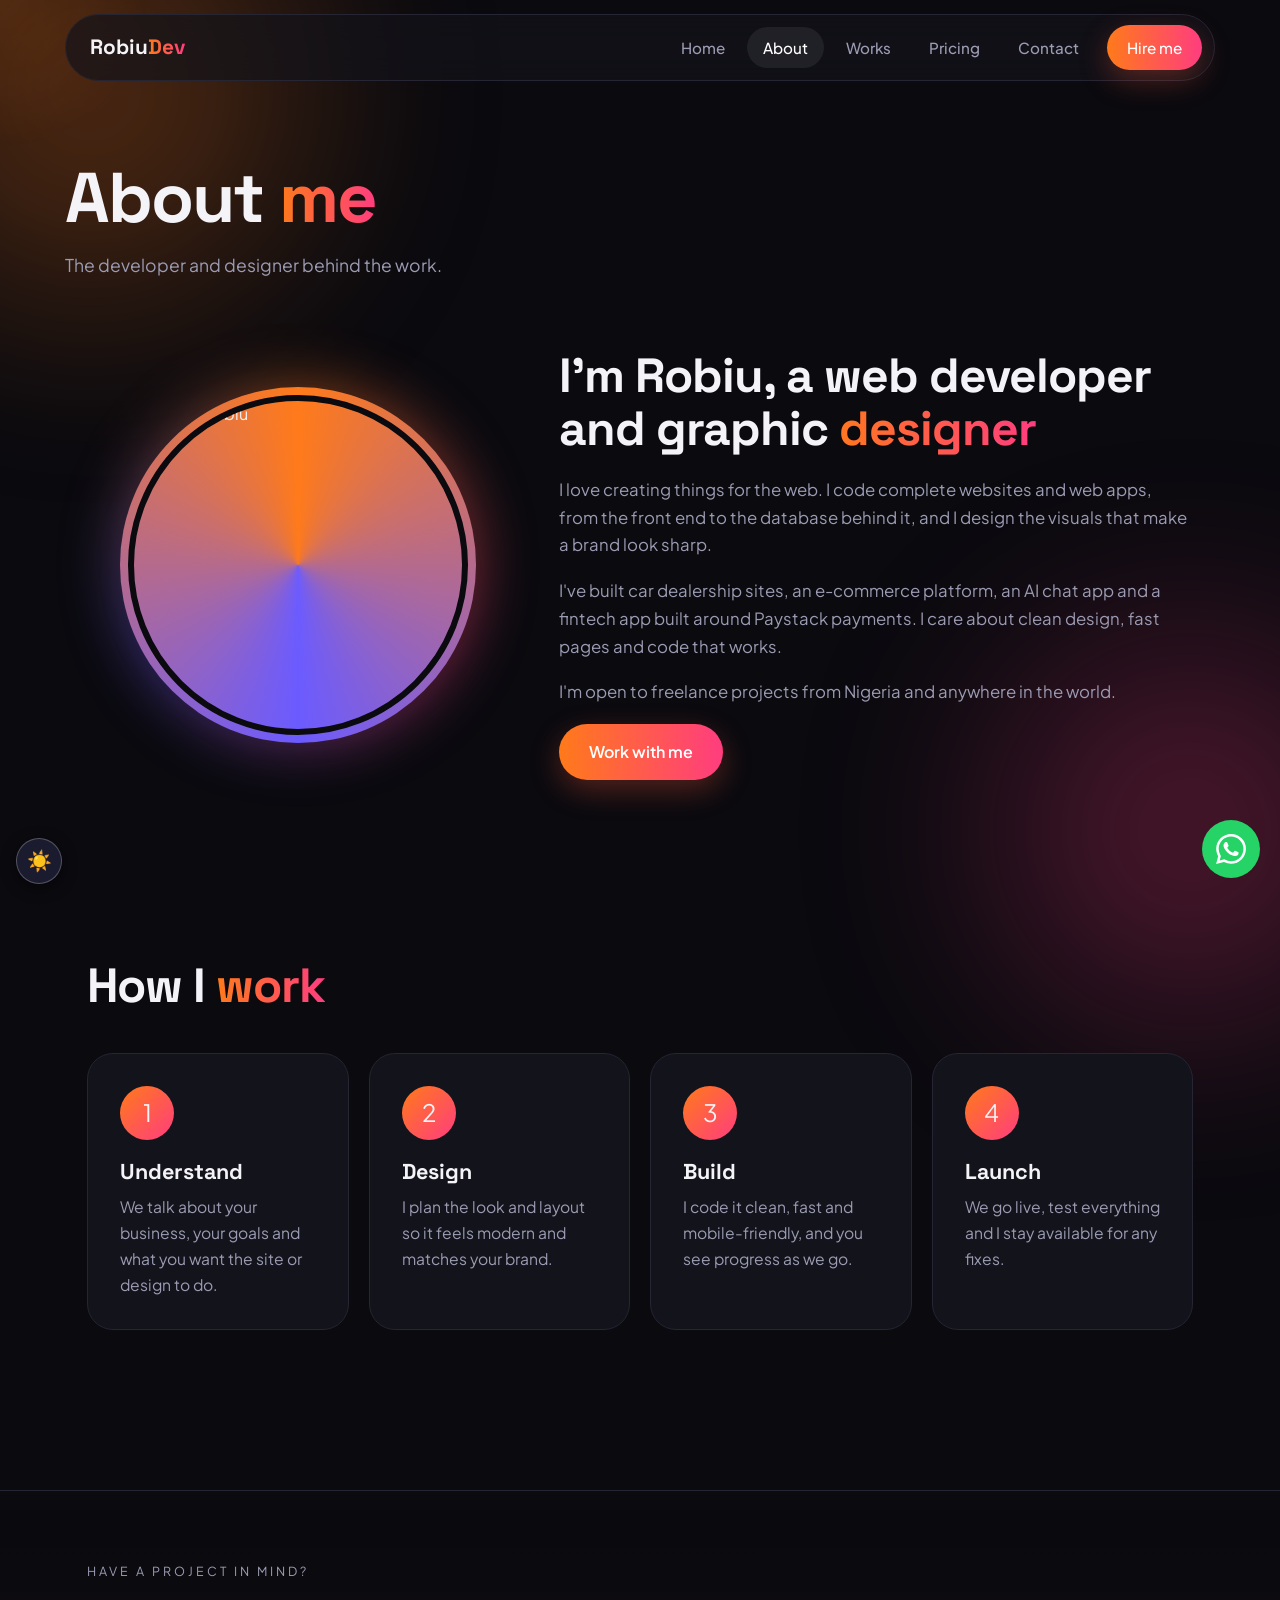
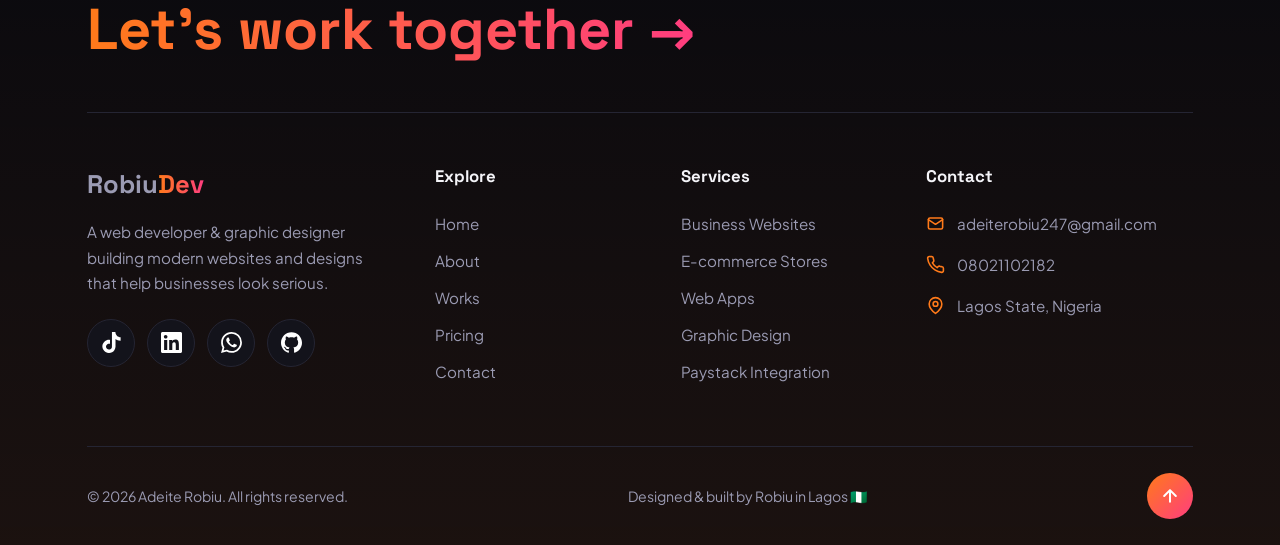
==== about.html @ 8e8da37a "Add files via upload" ====
<!DOCTYPE html>
<html lang="en">
<head>
<meta charset="UTF-8">
<meta name="viewport" content="width=device-width,initial-scale=1">
<title>About | Adeite Robiu</title>
<link rel="preconnect" href="https://fonts.googleapis.com">
<link href="https://fonts.googleapis.com/css2?family=Plus+Jakarta+Sans:wght@400;500;600&family=Space+Grotesk:wght@500;700&display=swap" rel="stylesheet">
<link rel="stylesheet" href="style.css">
</head>
<body>

<div class="page-head wrap">
  <h1>About <span class="grad">me</span></h1>
  <p>The developer and designer behind the work.</p>
</div>

<section style="padding-top:30px"><div class="wrap about">
  <div class="photo rv"><img src="./img/Snapchat-137060388-removebg-preview.png" alt="Adeite Robiu"></div>
  <div class="rv">
    <h2 class="sec-title" style="margin-bottom:20px">I'm Robiu, a web developer and graphic<span class="grad"> designer</span></h2>
    <p>I love creating things for the web. I code complete websites and web apps, from the front end to the database behind it, and I design the visuals that make a brand look sharp.</p>
    <p>I've built car dealership sites, an e-commerce platform, an AI chat app and a fintech app built around Paystack payments. I care about clean design, fast pages and code that works.</p>
    <p>I'm open to freelance projects from Nigeria and anywhere in the world.</p>
    <a href="contact.html" class="btn">Work with me</a>
  </div>
</div></section>

<section><div class="wrap">
  <h2 class="sec-title rv">How I <span class="grad">work</span></h2>
  <div class="grid">
    <div class="card rv"><div class="ico">1</div><h3>Understand</h3><p>We talk about your business, your goals and what you want the site or design to do.</p></div>
    <div class="card rv"><div class="ico">2</div><h3>Design</h3><p>I plan the look and layout so it feels modern and matches your brand.</p></div>
    <div class="card rv"><div class="ico">3</div><h3>Build</h3><p>I code it clean, fast and mobile-friendly, and you see progress as we go.</p></div>
    <div class="card rv"><div class="ico">4</div><h3>Launch</h3><p>We go live, test everything and I stay available for any fixes.</p></div>
  </div>
</div></section>

<script src="main.js"></script>
</body>
</html>
---- style.css ----
:root{--bg:#0a0a0f;--card:#13131b;--line:#252533;--txt:#f4f4f8;--mut:#9b9bb3;--a:#ff7a1a;--b:#ff3d7f}
*{margin:0;padding:0;box-sizing:border-box}
html{scroll-behavior:smooth}
body{background:var(--bg);color:var(--txt);font-family:'Plus Jakarta Sans',sans-serif;line-height:1.65;overflow-x:hidden}
a{color:inherit;text-decoration:none}
img{max-width:100%;display:block}
h1,h2,h3{font-family:'Space Grotesk',sans-serif;line-height:1.1}
.wrap{max-width:1150px;margin:auto;padding:0 22px}
.grad{background:linear-gradient(90deg,var(--a),var(--b));-webkit-background-clip:text;background-clip:text;color:transparent}
.blob{position:fixed;border-radius:50%;filter:blur(110px);opacity:.28;z-index:-1;animation:float 14s ease-in-out infinite}
.b1{width:420px;height:420px;background:var(--a);top:-120px;left:-120px}
.b2{width:380px;height:380px;background:var(--b);bottom:-120px;right:-100px;animation-delay:-6s}
@keyframes float{50%{transform:translate(60px,50px) scale(1.15)}}
#glow{position:fixed;width:300px;height:300px;border-radius:50%;background:radial-gradient(circle,rgba(255,122,26,.13),transparent 70%);pointer-events:none;transform:translate(-50%,-50%);z-index:-1}

header{position:fixed;top:14px;left:0;right:0;z-index:50;padding:0 14px}
.bar{max-width:1150px;margin:auto;padding:10px 12px 10px 24px;display:flex;align-items:center;justify-content:space-between;background:rgba(19,19,27,.7);backdrop-filter:blur(14px);-webkit-backdrop-filter:blur(14px);border:1px solid var(--line);border-radius:60px}
.logo{font-family:'Space Grotesk';font-weight:700;font-size:1.3rem}
.links{display:flex;align-items:center;gap:6px}
.links a{padding:8px 16px;border-radius:40px;color:var(--mut);font-weight:500;font-size:.95rem;transition:.3s}
.links a:hover,.links a.on{color:#fff;background:rgba(255,255,255,.07)}
.links a.btn{color:#fff;background:linear-gradient(90deg,var(--a),var(--b));padding:10px 20px;margin-left:6px}
.burger{display:none;background:none;border:0;width:42px;height:42px;cursor:pointer}
.burger span{display:block;width:22px;height:2px;background:#fff;margin:6px auto;transition:.3s}

.btn{display:inline-block;padding:15px 30px;border-radius:50px;font-weight:600;border:0;cursor:pointer;font-size:1rem;font-family:inherit;color:#fff;background:linear-gradient(90deg,var(--a),var(--b));transition:.3s;box-shadow:0 10px 30px rgba(255,90,60,.3)}
.btn:hover{transform:translateY(-3px);box-shadow:0 16px 40px rgba(255,90,60,.45)}
.btn.ghost{background:transparent;border:1px solid var(--line);box-shadow:none}
.btn.ghost:hover{border-color:var(--a)}

.hero{min-height:100vh;display:flex;align-items:center;padding:130px 0 60px}
.hero .wrap{display:grid;grid-template-columns:1.15fr .85fr;gap:50px;align-items:center}
.tag{display:inline-block;padding:7px 16px;border:1px solid var(--line);border-radius:40px;color:var(--mut);font-size:.88rem;margin-bottom:22px;background:var(--card)}
.tag i{display:inline-block;width:8px;height:8px;background:#38e07b;border-radius:50%;margin-right:8px;animation:pulse 1.6s infinite}
@keyframes pulse{50%{opacity:.3}}
.hero h1{font-size:clamp(2.6rem,6.5vw,5rem);letter-spacing:-2px;margin-bottom:20px}
.hero p{color:var(--mut);font-size:1.12rem;max-width:520px;margin-bottom:34px}
.typed{color:var(--a);font-weight:600}
.cta{display:flex;gap:14px;flex-wrap:wrap}
.photo{position:relative;width:min(380px,80vw);aspect-ratio:1;margin:auto}
.photo::before{content:"";position:absolute;inset:-8px;border-radius:50%;background:conic-gradient(var(--a),#6b5bff,var(--a));animation:spin 6s linear infinite}
.photo::after{content:"";position:absolute;inset:-8px;border-radius:50%;filter:blur(30px);opacity:.5;z-index:-1;background:conic-gradient(var(--a),var(--b),#6b5bff,var(--a));animation:spin 6s linear infinite}
.photo img{position:relative;z-index:2;width:100%;height:100%;object-fit:cover;object-position:50% 25%;border-radius:100%;border:6px solid var(--bg)}
@keyframes spin{to{transform:rotate(360deg)}}
.chip{position:absolute;z-index:3;background:rgba(19,19,27,.9);backdrop-filter:blur(10px);border:1px solid var(--line);padding:10px 16px;border-radius:40px;font-size:.85rem;font-weight:600;animation:bob 4s ease-in-out infinite}
.c1{top:6%;right:-6%}.c2{bottom:12%;left:-10%;animation-delay:-2s}
@keyframes bob{50%{transform:translateY(-12px)}}

.marquee{overflow:hidden;border-block:1px solid var(--line);padding:20px 0;background:rgba(255,255,255,.02)}
.track{display:flex;gap:50px;width:max-content;animation:scroll 25s linear infinite}
.track span{font-family:'Space Grotesk';font-size:1.6rem;font-weight:600;color:var(--mut);white-space:nowrap}
.track span:nth-child(even){color:var(--a)}
@keyframes scroll{to{transform:translateX(-50%)}}

section{padding:90px 0}
.page-head{padding:160px 0 40px}
.page-head h1{font-size:clamp(2.4rem,6vw,4.4rem);letter-spacing:-2px;margin-bottom:14px}
.page-head p{color:var(--mut);max-width:560px;font-size:1.1rem}
.sec-title{font-size:clamp(1.9rem,4vw,3rem);letter-spacing:-1px;margin-bottom:40px}
.stats{display:grid;grid-template-columns:repeat(3,1fr);gap:18px}
.stat{background:var(--card);border:1px solid var(--line);border-radius:24px;padding:30px;text-align:center}
.stat b{font-family:'Space Grotesk';font-size:3rem;display:block}
.stat span{color:var(--mut)}
.grid{display:grid;grid-template-columns:repeat(auto-fit,minmax(260px,1fr));gap:20px}
.card{background:var(--card);border:1px solid var(--line);border-radius:26px;padding:32px;transition:border .3s,transform .2s;position:relative;overflow:hidden}
.card:hover{border-color:var(--a)}
.card .ico{width:54px;height:54px;border-radius:50%;display:grid;place-items:center;font-size:1.5rem;background:linear-gradient(135deg,var(--a),var(--b));margin-bottom:20px}
.card h3{font-size:1.35rem;margin-bottom:10px}
.card p{color:var(--mut);font-size:.98rem}
.work{padding:36px}
.work .num{font-family:'Space Grotesk';font-size:3.4rem;font-weight:700;color:transparent;-webkit-text-stroke:1px var(--line);margin-bottom:10px;transition:.3s}
.work:hover .num{-webkit-text-stroke-color:var(--a)}
.tags{display:flex;flex-wrap:wrap;gap:8px;margin-top:20px}
.tags span,.pill{padding:6px 14px;border-radius:40px;border:1px solid var(--line);font-size:.82rem;color:var(--mut)}
.pills{display:flex;flex-wrap:wrap;gap:10px}
.pill{font-size:.95rem;padding:10px 20px;background:var(--card)}
.about{display:grid;grid-template-columns:.8fr 1.2fr;gap:50px;align-items:center}
.about .photo{width:min(340px,80vw)}
.about p{color:var(--mut);margin-bottom:18px;font-size:1.05rem}
.cta-box{text-align:center;background:linear-gradient(135deg,rgba(255,122,26,.15),rgba(255,61,127,.15));border:1px solid var(--line);border-radius:36px;padding:70px 24px}
.cta-box h2{font-size:clamp(2rem,4.5vw,3.4rem);margin-bottom:16px;letter-spacing:-1px}
.cta-box p{color:var(--mut);margin-bottom:30px}

.contact{display:grid;grid-template-columns:.8fr 1.2fr;gap:30px}
.info a,.info div{display:flex;gap:16px;align-items:center;padding:20px;background:var(--card);border:1px solid var(--line);border-radius:22px;margin-bottom:14px;transition:.3s}
.info a:hover{border-color:var(--a);transform:translateX(6px)}
.info .ico{width:48px;height:48px;flex:none;border-radius:50%;display:grid;place-items:center;background:linear-gradient(135deg,var(--a),var(--b))}
.info small{color:var(--mut);display:block}
form{background:var(--card);border:1px solid var(--line);border-radius:28px;padding:34px}
form label{display:block;font-size:.88rem;color:var(--mut);margin:0 0 6px 4px}
form input,form textarea{width:100%;background:var(--bg);border:1px solid var(--line);border-radius:18px;padding:15px 18px;color:#fff;font:inherit;margin-bottom:18px;outline:0;transition:.3s}
form input:focus,form textarea:focus{border-color:var(--a)}
form textarea{min-height:150px;resize:vertical}
#status{margin-top:16px;font-weight:500}
.ok{color:#38e07b}.err{color:#ff5a6a}
footer.mf{margin-top:70px;padding:70px 0 0;border-top:1px solid var(--line);background:linear-gradient(180deg,transparent,rgba(255,122,26,.07));color:var(--mut);font-size:.95rem}
.mf-in{max-width:1150px;margin:auto;padding:0 22px}
.mf-big{padding-bottom:50px;margin-bottom:50px;border-bottom:1px solid var(--line)}
.mf-big small{display:block;margin-bottom:14px;letter-spacing:3px;text-transform:uppercase;font-size:.78rem}
.mf-big a{display:inline-block;font-family:'Space Grotesk',sans-serif;font-size:clamp(1.4rem,5.2vw,3.6rem);font-weight:700;line-height:1.15;word-break:break-word;transition:.3s}
.mf-big a:hover{transform:translateX(10px)}
.mf-grid{display:grid;grid-template-columns:1.5fr 1fr 1fr 1.3fr;gap:40px}
.mf-grid h4{font-family:'Space Grotesk',sans-serif;color:var(--txt);font-size:1.05rem;margin-bottom:20px}
.mf-brand .logo{font-size:1.6rem;display:inline-block;margin-bottom:14px}
.mf-brand p{max-width:320px}
.mf-grid ul{list-style:none}
.mf-grid li{margin-bottom:12px}
.mf-grid li a{display:inline-block;transition:.3s}
.mf-grid li a:hover{color:var(--a);transform:translateX(6px)}
.mf-soc{display:flex;flex-wrap:wrap;gap:12px;margin-top:24px}
.mf-soc a{width:48px;height:48px;border-radius:50%;display:grid;place-items:center;border:1px solid var(--line);background:var(--card);color:#fff;transition:.3s}
.mf-soc a svg{width:21px;height:21px;fill:currentColor}
.mf-soc a:hover{background:linear-gradient(135deg,var(--a),var(--b));border-color:transparent;transform:translateY(-6px);box-shadow:0 12px 28px rgba(255,90,60,.4)}
.mf-ct a,.mf-ct div{display:flex;gap:12px;align-items:flex-start;margin-bottom:16px;transition:.3s}
.mf-ct a:hover{color:var(--a)}
.mf-ct svg{width:19px;height:19px;flex:none;margin-top:3px;fill:none;stroke:var(--a);stroke-width:2;stroke-linecap:round;stroke-linejoin:round}
.mf-bot{display:flex;justify-content:space-between;align-items:center;flex-wrap:wrap;gap:16px;margin-top:50px;padding:26px 0;border-top:1px solid var(--line);font-size:.88rem}
.mf-top{width:46px;height:46px;border:0;border-radius:50%;cursor:pointer;display:grid;place-items:center;color:#fff;background:linear-gradient(135deg,var(--a),var(--b));transition:.3s}
.mf-top svg{width:20px;height:20px;fill:none;stroke:#fff;stroke-width:2.4;stroke-linecap:round;stroke-linejoin:round}
.mf-top:hover{transform:translateY(-5px)}
@media(max-width:900px){.mf-grid{grid-template-columns:1fr 1fr}}
@media(max-width:560px){.mf-grid{grid-template-columns:1fr}.mf-bot{justify-content:center;text-align:center}}

@media(max-width:820px){
.hero .wrap,.about,.contact{grid-template-columns:1fr}
.hero{text-align:center}.hero p{margin-inline:auto}.cta{justify-content:center}
.hero .photo{order:-1;width:min(260px,70vw)}
.about{text-align:center}
.stats{grid-template-columns:1fr}
.burger{display:block}
.links{position:absolute;top:68px;left:14px;right:14px;flex-direction:column;background:rgba(19,19,27,.97);border:1px solid var(--line);border-radius:26px;padding:16px;display:none}
.links.open{display:flex}
.links a{width:100%;text-align:center}
.c1{right:-2%}.c2{left:-2%}
}
/* ===== BURGER -> X WHEN MENU IS OPEN ===== */
.burger span{transition:transform .3s,opacity .3s}
.bar:has(.links.open) .burger span:nth-child(1){transform:translateY(4px) rotate(45deg)}
.bar:has(.links.open) .burger span:nth-child(2){transform:translateY(-4px) rotate(-45deg)}
#prog{position:fixed;top:0;left:0;height:3px;width:0;z-index:100;background:linear-gradient(90deg,var(--a),var(--b))}
.wa-fab{position:fixed;right:20px;bottom:22px;width:58px;height:58px;border-radius:50%;background:#25d366;display:grid;place-items:center;z-index:60;transition:transform .3s;animation:fabpulse 2.4s infinite}
.wa-fab svg{width:30px;height:30px;fill:#fff}
.wa-fab:hover{transform:scale(1.12)}
@keyframes fabpulse{0%{box-shadow:0 0 0 0 rgba(37,211,102,.55)}70%{box-shadow:0 0 0 18px rgba(37,211,102,0)}100%{box-shadow:0 0 0 0 rgba(37,211,102,0)}}

/* ===== SKILL BARS ===== */
.skills{display:grid;grid-template-columns:repeat(auto-fit,minmax(300px,1fr));gap:26px 44px}
.sk-top{display:flex;justify-content:space-between;margin-bottom:10px;font-weight:600}
.sk-top b{color:var(--a);font-family:'Space Grotesk',sans-serif}
.sk-bar{height:12px;border-radius:20px;background:var(--card);border:1px solid var(--line);overflow:hidden}
.sk-bar i{display:block;height:100%;width:0;border-radius:20px;background:linear-gradient(90deg,var(--a),var(--b));transition:width 1.2s cubic-bezier(.2,.8,.2,1)}

/* ===== FAQ + FORM NOTE ===== */
.faq details{background:var(--card);border:1px solid var(--line);border-radius:20px;padding:20px 24px;margin-bottom:12px;transition:.3s}
.faq details[open]{border-color:var(--a)}
.faq summary{cursor:pointer;font-weight:600;list-style:none;display:flex;justify-content:space-between;gap:16px}
.faq summary::-webkit-details-marker{display:none}
.faq summary::after{content:"+";color:var(--a);font-size:1.4rem;line-height:1}
.faq details[open] summary::after{content:"−"}
.faq details p{color:var(--mut);margin-top:12px}
.cnote{color:var(--mut);font-size:.86rem;margin-top:14px}
/* ===== PRICING ===== */
.plans{display:grid;grid-template-columns:repeat(auto-fit,minmax(280px,1fr));gap:22px;align-items:stretch}
.plan{display:flex;flex-direction:column;padding:38px 32px}
.plan h3{font-size:1.4rem;margin-bottom:6px}
.plan .sub{color:var(--mut);font-size:.95rem;margin-bottom:22px}
.plan .price{font-family:'Space Grotesk',sans-serif;font-size:2.6rem;font-weight:700}
.plan .price small{display:block;font-size:.85rem;font-weight:500;color:var(--mut);font-family:'Plus Jakarta Sans',sans-serif}
.plan ul{list-style:none;margin:24px 0 30px;flex:1}
.plan li{padding:10px 0 10px 28px;position:relative;color:var(--mut);border-bottom:1px solid var(--line)}
.plan li::before{content:"✓";position:absolute;left:0;color:var(--a);font-weight:700}
.plan.hot{border-color:var(--a);background:linear-gradient(180deg,rgba(255,122,26,.12),var(--card))}
.plan .badge{position:absolute;top:20px;right:20px;padding:5px 14px;border-radius:40px;font-size:.75rem;font-weight:600;background:linear-gradient(90deg,var(--a),var(--b))}
.plan .btn{text-align:center}
/* Robiu portfolio extras: price estimator, package buttons, ROB AI demo.
   Colors are set as variables at the top, so match them to your site. */
:root {
  --x-grad: linear-gradient(90deg, #ff8a1f, #f06ba8);
  --x-card: rgba(255, 255, 255, 0.05);
  --x-border: rgba(255, 255, 255, 0.12);
  --x-text: #e8e8f0;
  --x-muted: #b4b4c8;
}

.x-section { max-width: 1000px; margin: 80px auto; padding: 0 16px; color: var(--x-text); font-family: inherit; }
.x-section h2 { font-size: clamp(1.8rem, 5vw, 2.6rem); margin: 0 0 8px; }
.x-section h2 span { background: var(--x-grad); -webkit-background-clip: text; background-clip: text; color: transparent; }
.x-section > p { color: var(--x-muted); margin: 0 0 28px; }

.x-card { background: var(--x-card); border: 1px solid var(--x-border); border-radius: 20px; padding: 24px; backdrop-filter: blur(8px); }

/* Estimator */
.x-est { display: grid; gap: 20px; grid-template-columns: 1.3fr 1fr; }
.x-est label.x-opt { display: flex; align-items: center; gap: 12px; padding: 12px 14px; border: 1px solid var(--x-border); border-radius: 12px; margin-bottom: 10px; cursor: pointer; transition: border-color .2s, background .2s; }
.x-est label.x-opt:hover { border-color: #ff8a1f; }
.x-est label.x-opt input { accent-color: #ff8a1f; width: 18px; height: 18px; }
.x-est label.x-opt small { display: block; color: var(--x-muted); }
.x-pages { margin-bottom: 18px; }
.x-pages input[type=range] { width: 100%; accent-color: #ff8a1f; }
.x-result { text-align: center; display: flex; flex-direction: column; justify-content: center; gap: 10px; }
.x-result .x-price { font-size: clamp(1.5rem, 4vw, 2.1rem); font-weight: 800; background: var(--x-grad); -webkit-background-clip: text; background-clip: text; color: transparent; }
.x-result small { color: var(--x-muted); }

/* Buttons */
.x-btn { display: inline-block; padding: 12px 22px; border-radius: 999px; background: var(--x-grad); color: #fff; font-weight: 700; text-decoration: none; border: 0; cursor: pointer; font-size: 1rem; font-family: inherit; }
.x-btn:hover { filter: brightness(1.1); }
.x-btn.ghost { background: transparent; border: 1px solid var(--x-border); color: var(--x-text); }

.x-demo-frame { position: relative; width: 100%; height: 520px; border-radius: 16px; overflow: hidden; border: 1px solid var(--x-border); background: rgba(0, 0, 0, .35); display: flex; align-items: center; justify-content: center; flex-direction: column; gap: 14px; text-align: center; padding: 16px; }
.x-demo-frame iframe { position: absolute; inset: 0; width: 100%; height: 100%; border: 0; background: #0b0b14; }
/* ROB AI logo (diamond + name), no loader bar */
.x-demo-frame { background: #0b0c10; gap: 28px; }
.x-rob-logo { display: flex; flex-direction: column; align-items: center; gap: 22px; }
.x-rob-diamond { width: 38px; height: 38px; background: #5b45b8; border-radius: 4px; transform: rotate(45deg); }
.x-rob-name { font-size: clamp(2rem, 7vw, 2.8rem); font-weight: 800; letter-spacing: 1px; color: #e8e8f0; line-height: 1; }
.x-rob-name span { color: #7a5cf5; }
/* ROB AI box: logo + name + Visit site */
.x-rob-box { display: flex; flex-direction: column; align-items: center; justify-content: center; gap: 26px; background: #0b0c10; border: 1px solid var(--x-border); border-radius: 20px; padding: 56px 16px; text-decoration: none; transition: border-color .2s, transform .2s; }
.x-rob-box:hover { border-color: #7a5cf5; transform: translateY(-3px); }
.x-demo-actions { margin-top: 14px; display: flex; gap: 10px; flex-wrap: wrap; }

@media (max-width: 760px) {
  .x-est { grid-template-columns: 1fr; }
  .x-demo-frame { height: 440px; }
}
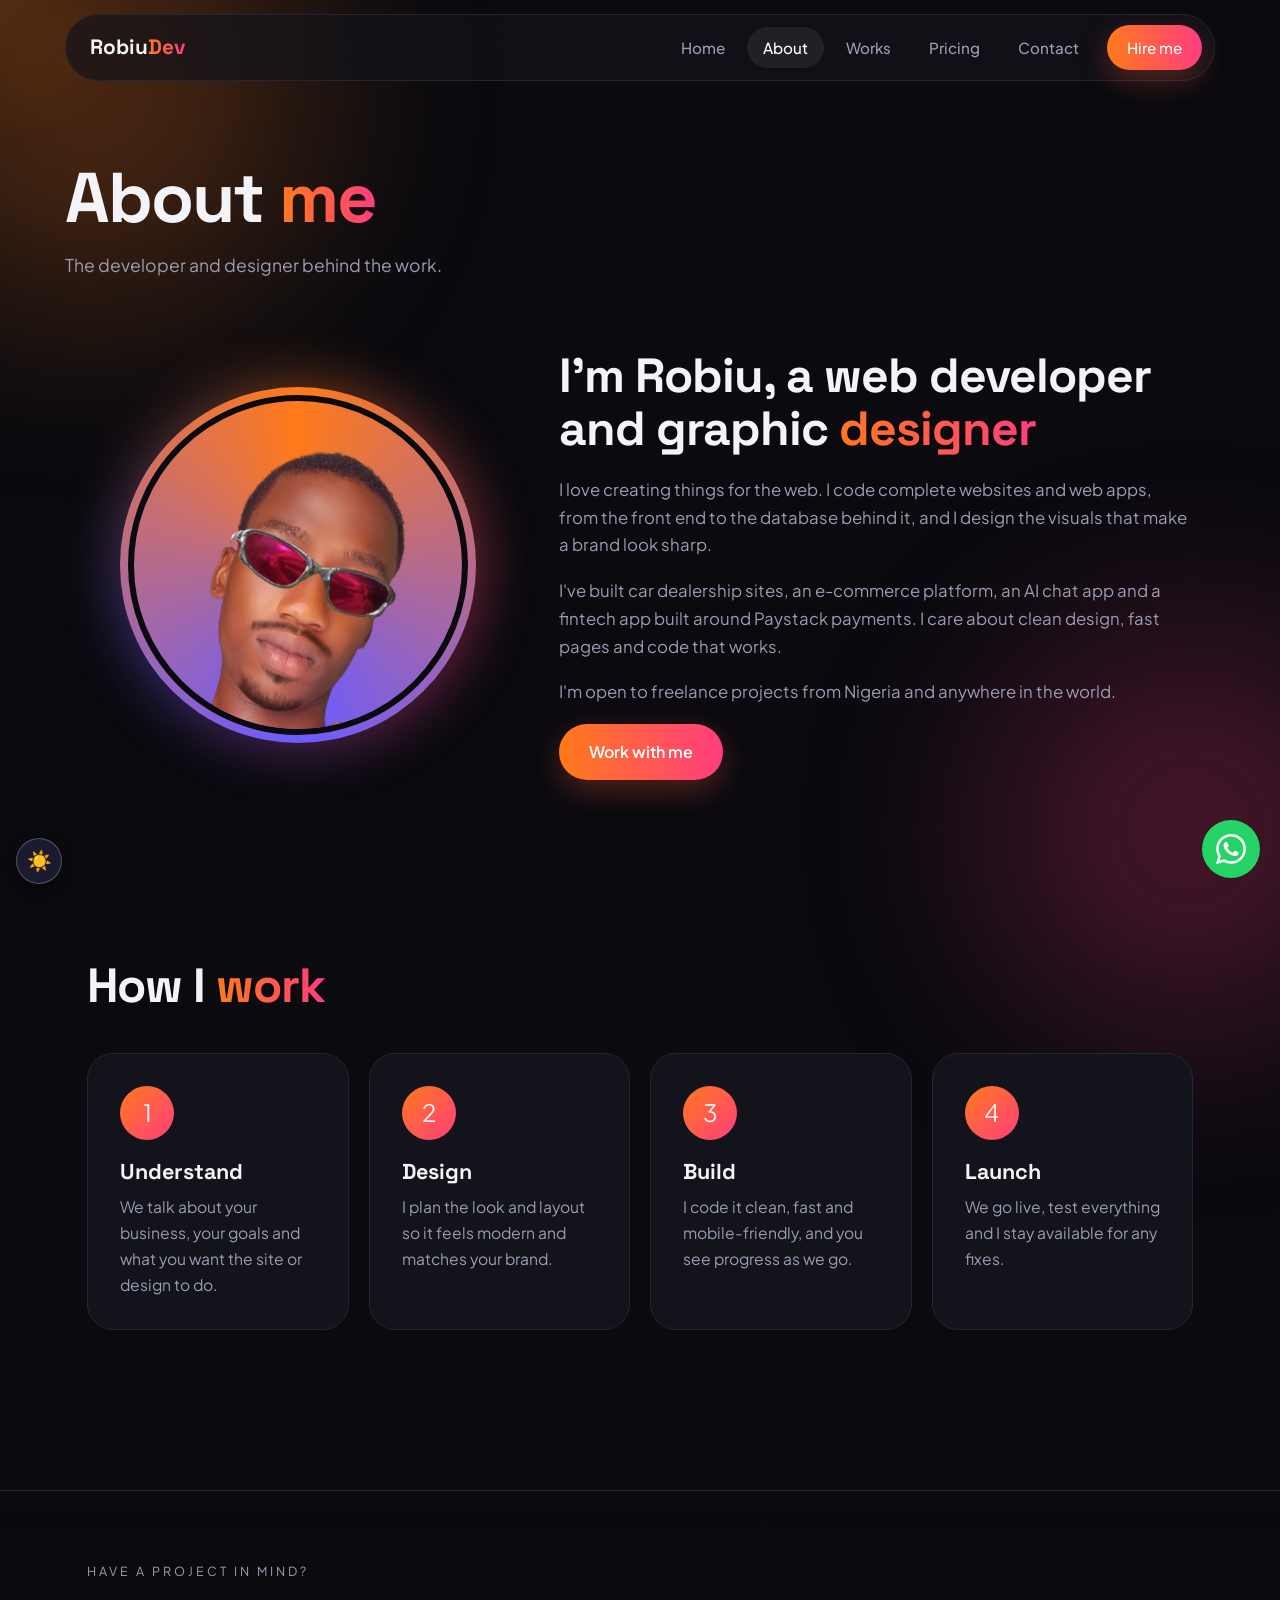
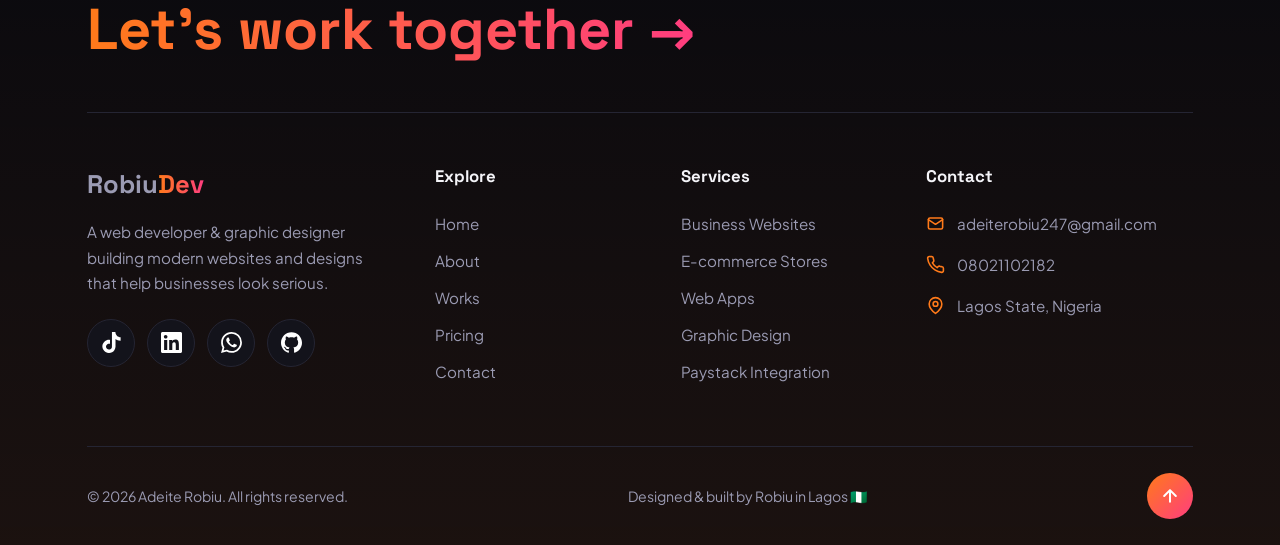
==== commit e78f63bb: "Update about.html" ====
--- a/about.html
+++ b/about.html
@@ -16,7 +16,7 @@
 </div>
 
 <section style="padding-top:30px"><div class="wrap about">
-  <div class="photo rv"><img src="./img/Snapchat-137060388-removebg-preview.png" alt="Adeite Robiu"></div>
+  <div class="photo rv"><img src="Snapchat-137060388-removebg-preview.png" alt="Adeite Robiu"></div>
   <div class="rv">
     <h2 class="sec-title" style="margin-bottom:20px">I'm Robiu, a web developer and graphic<span class="grad"> designer</span></h2>
     <p>I love creating things for the web. I code complete websites and web apps, from the front end to the database behind it, and I design the visuals that make a brand look sharp.</p>
@@ -38,4 +38,4 @@
 
 <script src="main.js"></script>
 </body>
-</html>+</html>
